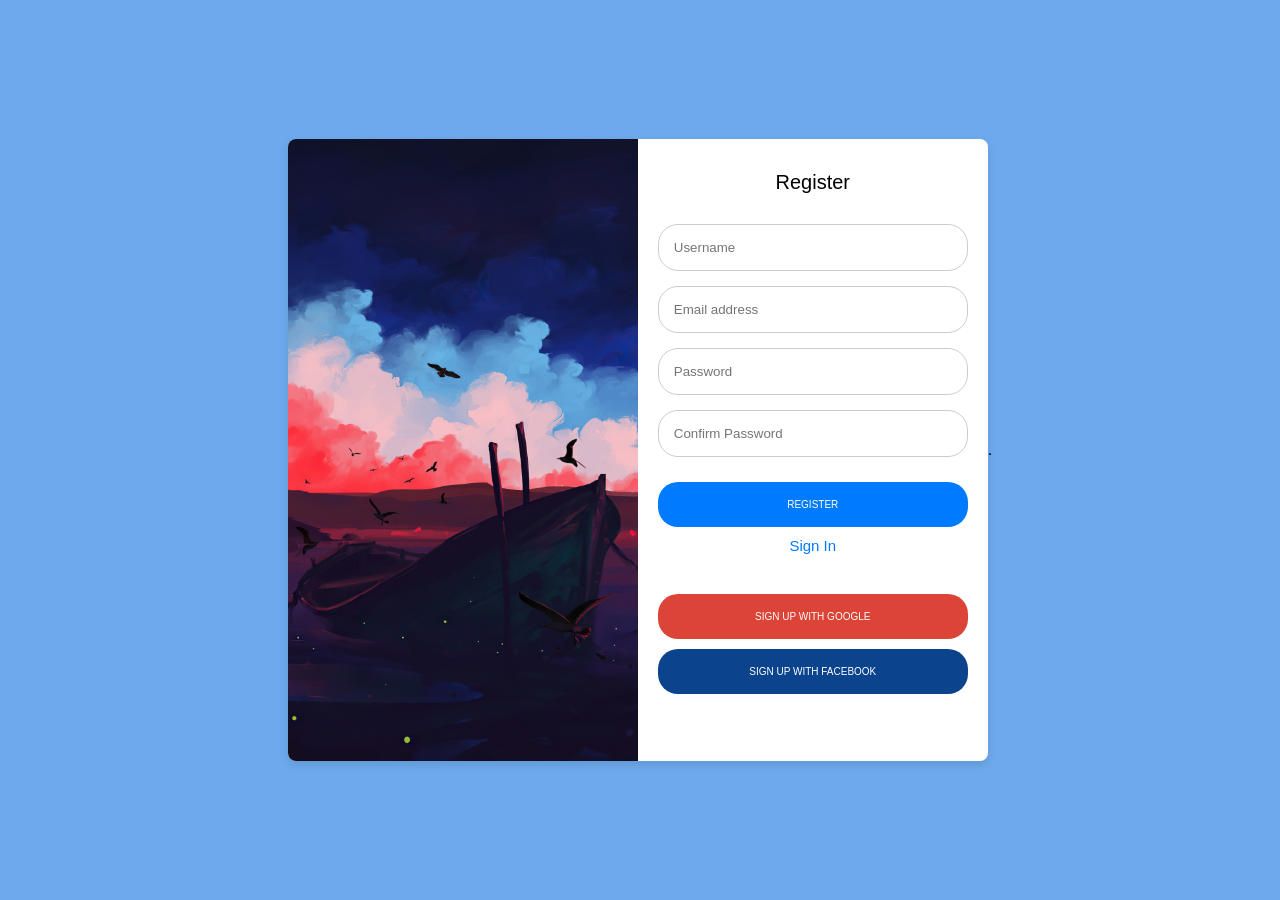
==== av2/index.html @ d2cd1abb "feat: "Estilo da AV2"" ====
<!DOCTYPE html>
<html lang="en">

<head>
    <meta charset="UTF-8">
    <link rel="icon" type="image/png" sizes="32x32" href="./images/favicon-32x32.png">
    <link rel="stylesheet" href="css/style.css">


    <title>Register Users</title>

</head>

<body>
    <main>
        <img src="images/imgModal.jfif" alt="Hero illustration">
        <section>
            <span class="tittle">Register</span>
            <input class="userName" id="userName" placeholder="Username" type="text">
            <input class="email" id="email" placeholder="Email address" type="text">
            <input class="password" id="password" placeholder="Password" type="text">
            <input class="confirmPassword" id="confirmPassword" placeholder="Confirm Password" type="text">
            <button class="btnRegister" id="idBtnRegister" type="button">REGISTER</button>
            <a href="#" id="sign-order">Sign In</a>
            <button class="btnSignGoogle" id="idSignGoogle" type="submit">SIGN UP WITH GOOGLE</button>
            <button class="btnSignFacebook" id="idSignFacebook" type="submit">SIGN UP WITH FACEBOOK</button>
        </section>
    </main>
    .
    </div>
</body>

</html>
---- av2/css/style.css ----
body {
    font-family: 'Red Hat Display', sans-serif;
    display: flex;
    justify-content: center;
    align-items: center;
    height: 100vh;
    margin: 0;
    background-color: rgb(109, 169, 236);
}

main {
    display: flex;
    background-color: white;
    border-radius: 8px;
    box-shadow: 0 4px 10px rgba(0, 0, 0, 0.1);
    overflow: hidden;
    width: 700px;
}

img {
    width: 50%;
    object-fit: cover;
}

section {
    padding: 20px;
    display: flex;
    flex-direction: column;
    justify-content: flex-start;
    width: 50%;
}

h5 {
    margin: 10px 0;
}

.tittle {
    text-align: center;
    padding: 12px 0 30px 0;
    font-size: 20px;
}

.userName,
.email,
.password,
.confirmPassword {
    padding: 15px;
    border-radius: 20px;
    margin-bottom: 15px;
    width: 100%;
    border: 1px solid #ccc;
    box-sizing: border-box;
}

#sign-order {
    text-align: center;
    font-size: 15px;
    margin-bottom: 30px;
}

button {
    margin-top: 10px;
    padding: 17px;
    color: white;
    border: none;
    border-radius: 4px;
    cursor: pointer;
    font-size: 10px;
}

.btnRegister,
.btnSignGoogle,
.btnSignFacebook {
    border-radius: 20px;
}

.btnRegister {
    background-color: #007BFF;
}

.btnSignGoogle {
    background-color: #DB4437;
}

.btnSignFacebook {
    background-color: #0b448d;
}

a {
    margin-top: 10px;
    text-decoration: none;
    color: #007BFF;
}

a:hover {
    text-decoration: underline;
}
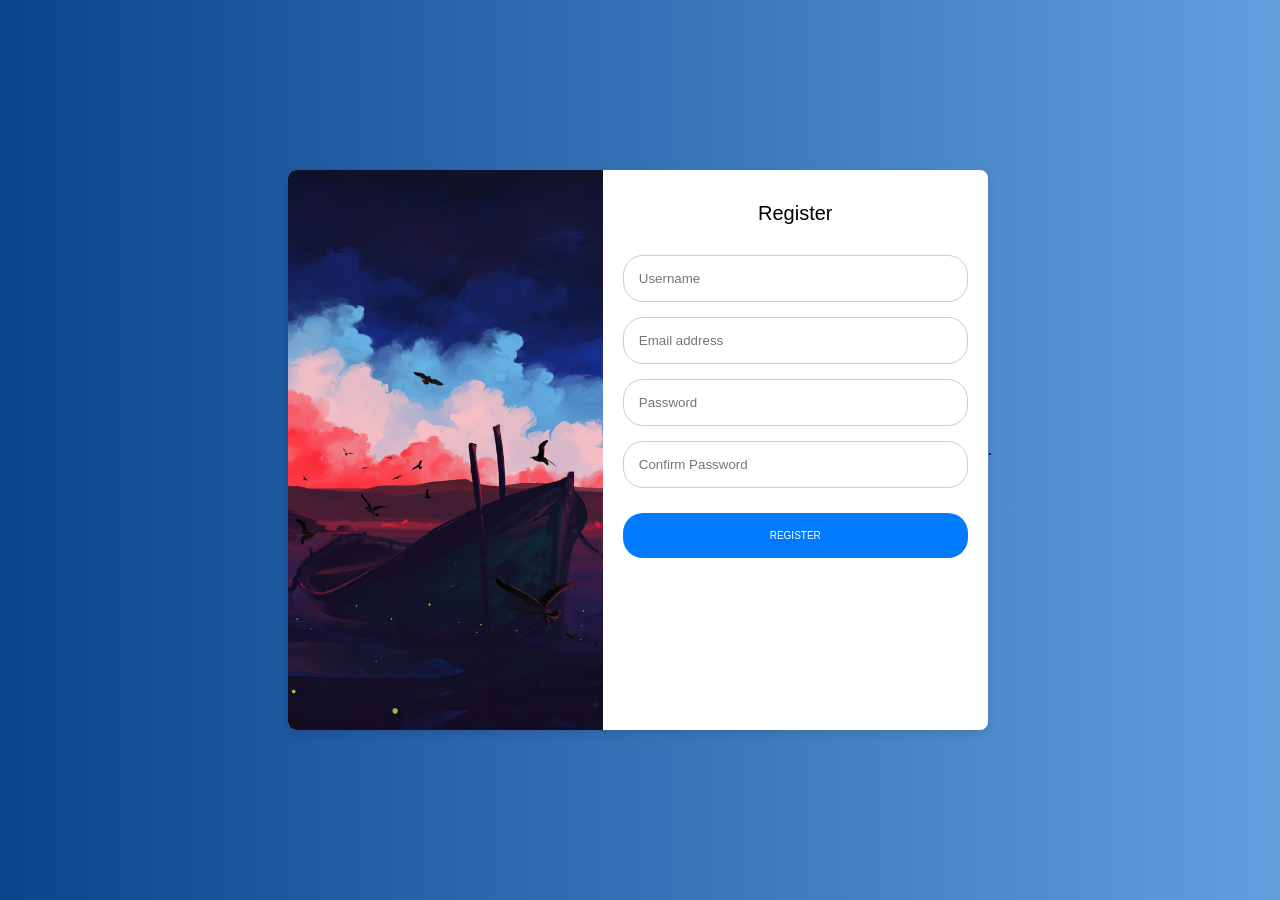
==== commit cf8c4013: "feat: Primeira fase da lógica da AV2." ====
--- a/av2/index.html
+++ b/av2/index.html
@@ -3,12 +3,9 @@
 
 <head>
     <meta charset="UTF-8">
-    <link rel="icon" type="image/png" sizes="32x32" href="./images/favicon-32x32.png">
     <link rel="stylesheet" href="css/style.css">
-
-
     <title>Register Users</title>
-
+    <link rel="stylesheet" href="https://cdnjs.cloudflare.com/ajax/libs/font-awesome/6.4.2/css/all.min.css">
 </head>
 
 <body>
@@ -18,16 +15,17 @@
             <span class="tittle">Register</span>
             <input class="userName" id="userName" placeholder="Username" type="text">
             <input class="email" id="email" placeholder="Email address" type="text">
-            <input class="password" id="password" placeholder="Password" type="text">
-            <input class="confirmPassword" id="confirmPassword" placeholder="Confirm Password" type="text">
+            <input class="password" id="password" placeholder="Password" type="password">
+            <input class="confirmPassword" id="confirmPassword" placeholder="Confirm Password" type="password">
             <button class="btnRegister" id="idBtnRegister" type="button">REGISTER</button>
-            <a href="#" id="sign-order">Sign In</a>
+            <!-- <a href="#" id="sign-order">Sign In</a>
             <button class="btnSignGoogle" id="idSignGoogle" type="submit">SIGN UP WITH GOOGLE</button>
-            <button class="btnSignFacebook" id="idSignFacebook" type="submit">SIGN UP WITH FACEBOOK</button>
+            <button class="btnSignFacebook" id="idSignFacebook" type="submit"> SIGN UP WITH FACEBOOK</button> -->
         </section>
     </main>
     .
     </div>
+    <script src="js/script.js"></script>
 </body>
 
 </html>
--- a/av2/css/style.css
+++ b/av2/css/style.css
@@ -1,11 +1,11 @@
 body {
-    font-family: 'Red Hat Display', sans-serif;
+    font-family: sans-serif;
     display: flex;
     justify-content: center;
     align-items: center;
     height: 100vh;
     margin: 0;
-    background-color: rgb(109, 169, 236);
+    background-image: linear-gradient(to right,#0b448d, #639edd);
 }
 
 main {
@@ -18,8 +18,7 @@
 }
 
 img {
-    width: 50%;
-    object-fit: cover;
+    width: 45%;
 }
 
 section {
@@ -28,10 +27,6 @@
     flex-direction: column;
     justify-content: flex-start;
     width: 50%;
-}
-
-h5 {
-    margin: 10px 0;
 }
 
 .tittle {
@@ -54,7 +49,7 @@
 
 #sign-order {
     text-align: center;
-    font-size: 15px;
+    font-size: 12px;
     margin-bottom: 30px;
 }
 
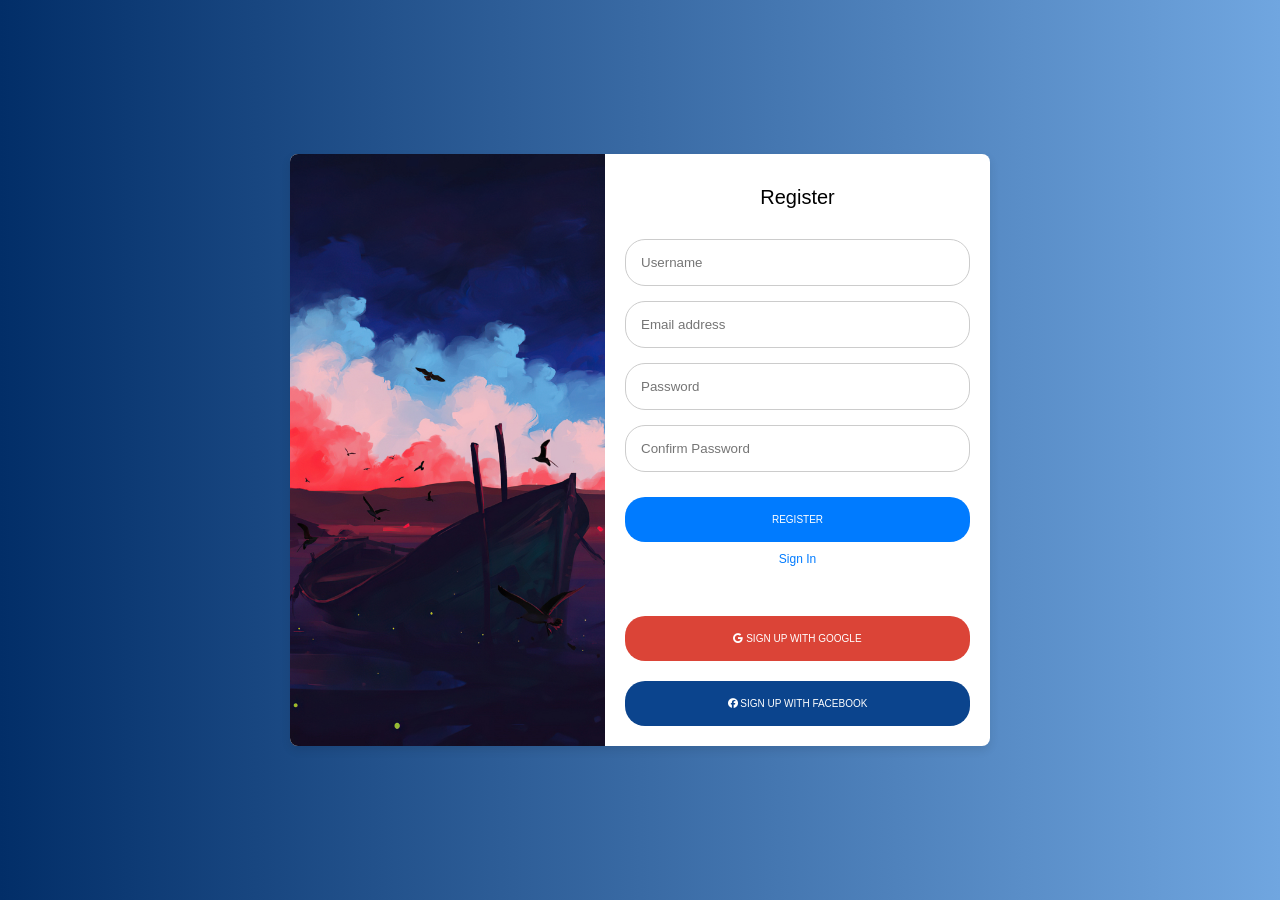
==== commit 549a24aa: "feat: Finalização (Melhorias no estilo (add icons), melhorias na lógica do cadastro, identação do có" ====
--- a/av2/index.html
+++ b/av2/index.html
@@ -1,6 +1,5 @@
 <!DOCTYPE html>
 <html lang="en">
-
 <head>
     <meta charset="UTF-8">
     <link rel="stylesheet" href="css/style.css">
@@ -13,19 +12,41 @@
         <img src="images/imgModal.jfif" alt="Hero illustration">
         <section>
             <span class="tittle">Register</span>
-            <input class="userName" id="userName" placeholder="Username" type="text">
-            <input class="email" id="email" placeholder="Email address" type="text">
-            <input class="password" id="password" placeholder="Password" type="password">
-            <input class="confirmPassword" id="confirmPassword" placeholder="Confirm Password" type="password">
-            <button class="btnRegister" id="idBtnRegister" type="button">REGISTER</button>
-            <!-- <a href="#" id="sign-order">Sign In</a>
-            <button class="btnSignGoogle" id="idSignGoogle" type="submit">SIGN UP WITH GOOGLE</button>
-            <button class="btnSignFacebook" id="idSignFacebook" type="submit"> SIGN UP WITH FACEBOOK</button> -->
+            <input class="userName"
+                   id="userName"
+                   placeholder="Username"
+                   type="text">
+            <input class="email"
+                   id="email"
+                   placeholder="Email address"
+                   type="text">
+            <input class="password"
+                   id="password"
+                   placeholder="Password"
+                   type="password">
+            <input class="confirmPassword" 
+                   id="confirmPassword"
+                   placeholder="Confirm Password" 
+                   type="password">
+            <button class="btnRegister" 
+                    id="idBtnRegister" 
+                    type="button">REGISTER
+            </button>
+            <a href="#" id="sign-order">Sign In</a>
+            <a href="https://mail.google.com/">
+                <button class="btnSignGoogle" id="idSignGoogle" type="submit">
+                    <i class="fa-brands fa-google"></i>
+                        SIGN UP WITH GOOGLE
+                </button>
+            </a>
+            <a href="https://www.facebook.com/">
+                <button class="btnSignFacebook" id="idSignFacebook" type="submit">
+                    <i class="fa-brands fa-facebook"></i>
+                        SIGN UP WITH FACEBOOK
+                </button>
+            </a>
         </section>
     </main>
-    .
-    </div>
     <script src="js/script.js"></script>
 </body>
-
 </html>
--- a/av2/css/style.css
+++ b/av2/css/style.css
@@ -5,7 +5,7 @@
     align-items: center;
     height: 100vh;
     margin: 0;
-    background-image: linear-gradient(to right,#0b448d, #639edd);
+    background-image: linear-gradient(to right,#022e68, #70a6e0);
 }
 
 main {
@@ -56,6 +56,7 @@
 button {
     margin-top: 10px;
     padding: 17px;
+    width: 100%;
     color: white;
     border: none;
     border-radius: 4px;
